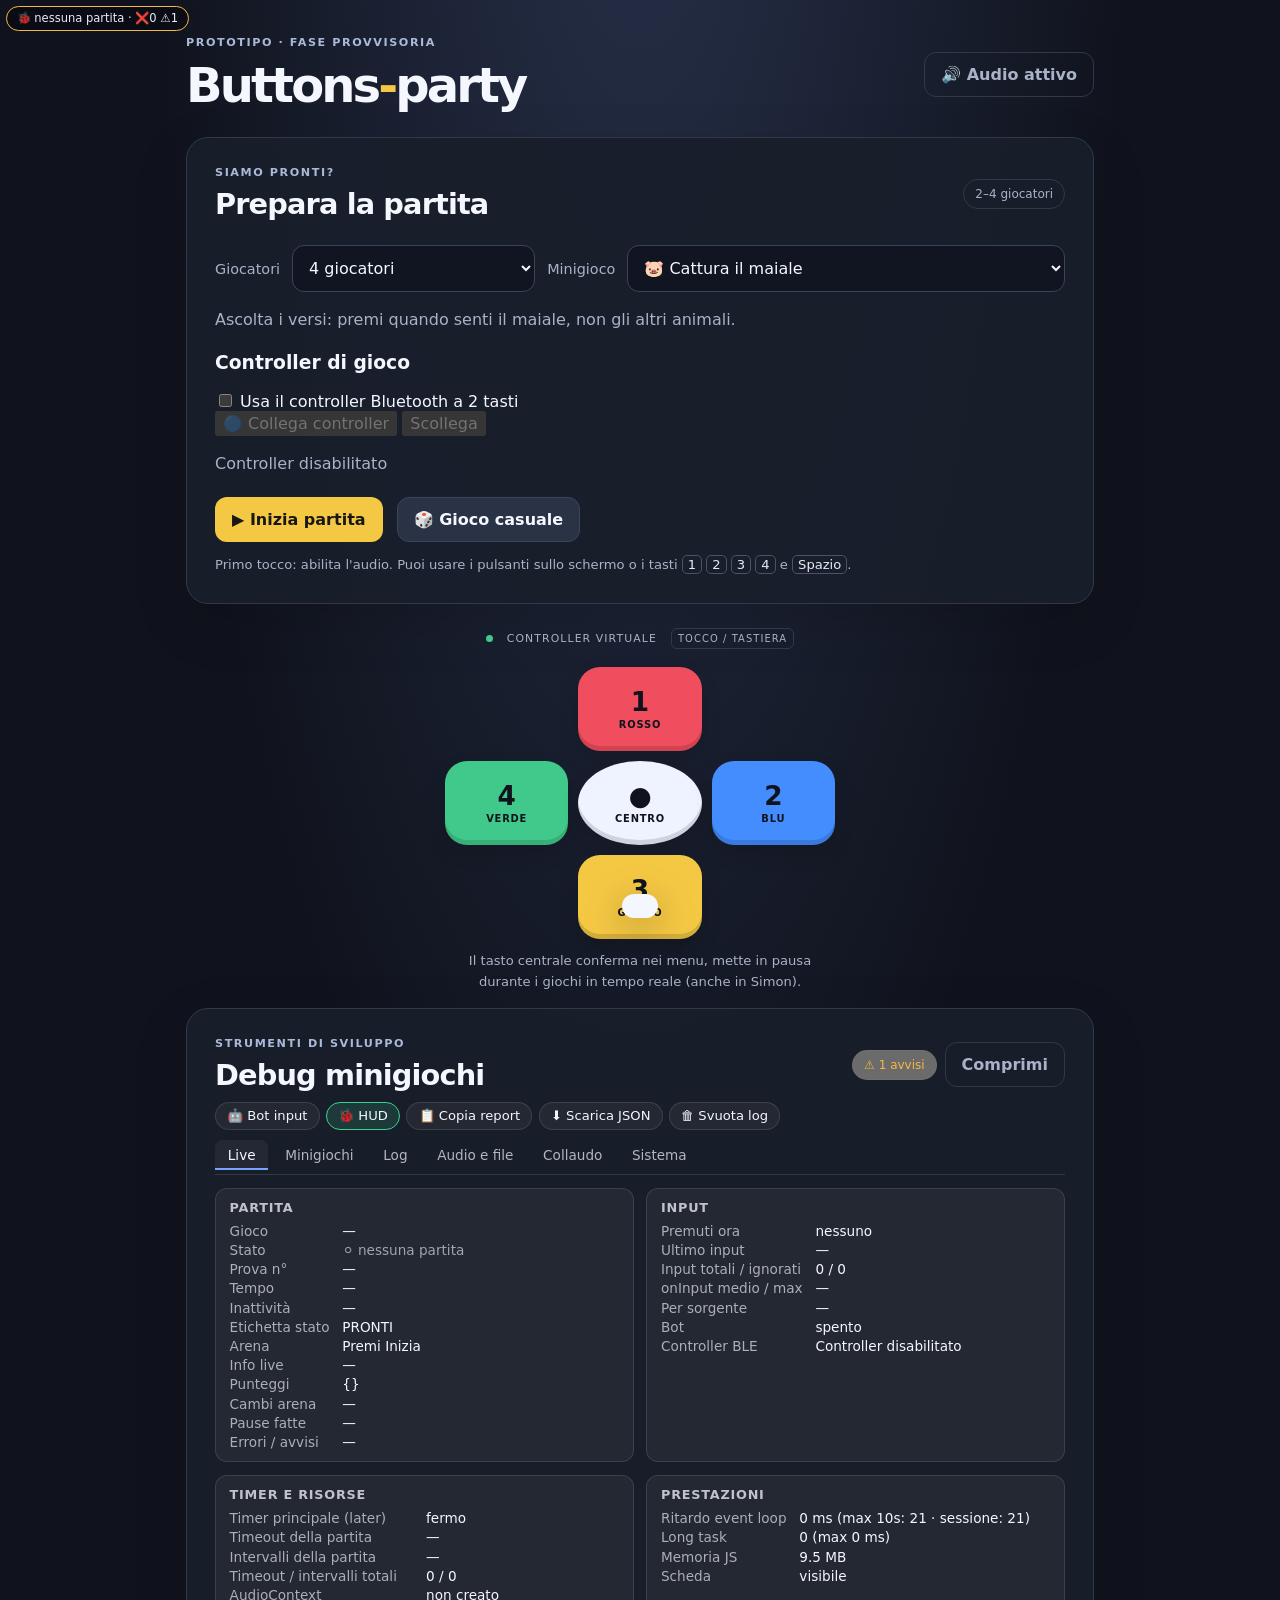
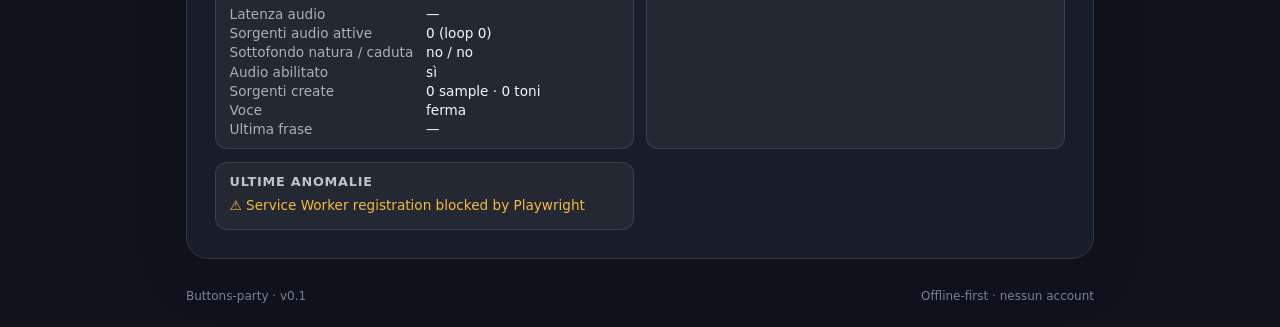
==== index.html @ 8b1934c2 "Updates" ====
<!doctype html>
<html lang="it">
<head>
  <meta charset="utf-8">
  <meta name="viewport" content="width=device-width, initial-scale=1, viewport-fit=cover">
  <meta name="theme-color" content="#10131d">
  <meta name="description" content="Buttons-party: prototipo provvisorio di minigiochi audio per 2–4 giocatori.">
  <link rel="manifest" href="./manifest.webmanifest">
  <link rel="icon" href="./assets/icon.svg" type="image/svg+xml">
  <link rel="stylesheet" href="./src/style.css">
  <link rel="stylesheet" href="./src/debug.css">
  <title>Buttons-party · prototipo</title>
</head>
<body>
  <main class="app-shell">
    <header class="topbar">
      <div><p class="eyebrow">PROTOTIPO · FASE PROVVISORIA</p><h1>Buttons<span>-</span>party</h1></div>
      <button id="sound-toggle" class="quiet-button" aria-pressed="true">🔊 Audio attivo</button>
    </header>

    <section id="setup-panel" class="panel setup-panel">
      <div class="section-heading"><div><p class="eyebrow">SIAMO PRONTI?</p><h2>Prepara la partita</h2></div><span class="pill">2–4 giocatori</span></div>
      <div class="setup-row">
        <label for="player-count">Giocatori</label>
        <select id="player-count"><option value="2">2 giocatori</option><option value="3">3 giocatori</option><option value="4" selected>4 giocatori</option></select>
        <label for="game-select">Minigioco</label>
        <select id="game-select">
          <option value="pig">🐷 Cattura il maiale</option>
          <option value="duel">🤠 Duello</option>
          <option value="parachute">🪂 Paracadutisti</option>
          <option value="disturber">📣 Disturbatore</option>
          <option value="pot">🪙 Piglia tutto</option>
          <option value="simon">🎵 Simon</option>
          <option value="mosquito">🦟 Prendi la zanzara</option>
          <option value="mine">⛏️ In miniera</option>
          <option value="freeze">🚦 Uno, due, tre, stai là!</option>
          <option value="restaurant">🍽️ Ristorante</option>
          <option value="grinder">⚙️ Mola a disco</option>
          <option value="bomb">💣 Palla esplosiva</option>
          <option value="rope">➰ Saltare la corda</option>
          <option value="tennis">🎾 Tennis</option>
          <option value="pizza">🍕 Consegna pizza</option>
          <option value="rally">🏎️ Rally</option>
          <option value="beeper">🤬 Il bippatore</option>
          <option value="beat">🥁 Tieni il tempo</option>
          <option value="thirsty">🍺 Assetato</option>
        </select>
      </div>
      <p id="game-description" class="muted">Ascolta i versi: premi quando senti il maiale, non gli altri animali.</p>
      <div class="controller-settings">
        <h3>Controller di gioco</h3>

        <label class="controller-option" for="ble-enabled">
          <input type="checkbox" id="ble-enabled">
          Usa il controller Bluetooth a 2 tasti
        </label>

        <div class="controller-actions">
          <button type="button" id="ble-connect" disabled>
            🔵 Collega controller
          </button>
          <button type="button" id="ble-disconnect" disabled>
            Scollega
          </button>
        </div>

        <p id="ble-status" class="muted" role="status">
          Controller disabilitato
        </p>
      </div>
      <div class="setup-actions"><button id="start-button" class="primary-button">▶ Inizia partita</button><button id="random-button" class="secondary-button">🎲 Gioco casuale</button></div>
      <p class="hint">Primo tocco: abilita l'audio. Puoi usare i pulsanti sullo schermo o i tasti <kbd>1</kbd> <kbd>2</kbd> <kbd>3</kbd> <kbd>4</kbd> e <kbd>Spazio</kbd>.</p>
    </section>

    <section id="game-panel" class="panel game-panel" hidden>
      <div class="game-top"><div><p id="game-status" class="eyebrow">PRONTI</p><h2 id="game-title">Minigioco</h2></div><div class="game-actions"><button id="pause-button" class="secondary-button">Ⅱ Pausa</button><button id="exit-button" class="quiet-button">✕ Esci</button></div></div>
      <div id="arena" class="arena"><div id="arena-message" class="arena-message">Premi Inizia</div><div id="live-info" class="live-info"></div></div>
      <div id="scores" class="scores"></div>
      <div id="simon-feedback" class="simon-feedback" aria-live="polite"></div>
    </section>

    <section class="controller-wrap" aria-label="Controller virtuale a cinque pulsanti">
      <div class="controller-label"><span class="live-dot"></span> CONTROLLER VIRTUALE <span id="input-source">TOCCO / TASTIERA</span></div>
      <div class="cross-controller">
        <span class="cross-spacer"></span><button class="pad pad-p1" data-button="P1" aria-label="Giocatore 1, rosso"><span class="pad-number">1</span><small>ROSSO</small></button><span class="cross-spacer"></span>
        <button class="pad pad-p4" data-button="P4" aria-label="Giocatore 4, verde"><span class="pad-number">4</span><small>VERDE</small></button>
        <button class="pad pad-c" data-button="C" aria-label="Tasto centrale, conferma o pausa"><span class="pad-number">●</span><small>CENTRO</small></button>
        <button class="pad pad-p2" data-button="P2" aria-label="Giocatore 2, blu"><span class="pad-number">2</span><small>BLU</small></button>
        <span class="cross-spacer"></span><button class="pad pad-p3" data-button="P3" aria-label="Giocatore 3, giallo"><span class="pad-number">3</span><small>GIALLO</small></button><span class="cross-spacer"></span>
      </div>
      <p class="hint controller-hint">Il tasto centrale conferma nei menu, mette in pausa durante i giochi in tempo reale (anche in Simon).</p>
    </section>

    <section id="debug-panel" class="panel debug-panel" aria-label="Pannello di debug dei minigiochi">
      <div class="section-heading debug-heading">
        <div><p class="eyebrow">STRUMENTI DI SVILUPPO</p><h2>Debug minigiochi</h2></div>
        <div class="debug-head-actions">
          <button type="button" id="debug-health" class="pill dbg-health" data-act="health" title="Mostra solo errori e avvisi">…</button>
          <button type="button" id="debug-toggle" class="quiet-button" data-act="toggle" aria-expanded="true" aria-controls="debug-body">Comprimi</button>
        </div>
      </div>
      <p id="debug-fallback" class="muted">Caricamento del debug… se questo messaggio resta, <code>src/debug.js</code> non è stato caricato.</p>
      <div id="debug-body" class="debug-body">
        <div class="debug-toolbar">
          <button type="button" data-act="bot" aria-pressed="false" title="Preme tasti a caso nel gioco in corso">🤖 Bot input</button>
          <button type="button" data-act="hud" aria-pressed="true" title="Mostra o nasconde l'indicatore in alto a sinistra">🐞 HUD</button>
          <button type="button" data-act="copy" title="Copia un riepilogo testuale da incollare in una chat o in una issue">📋 Copia report</button>
          <button type="button" data-act="json">⬇ Scarica JSON</button>
          <button type="button" data-act="clear">🗑 Svuota log</button>
        </div>
        <div class="debug-tabs" role="tablist" aria-label="Sezioni del debug">
          <button type="button" role="tab" data-tab="live" aria-selected="true">Live</button>
          <button type="button" role="tab" data-tab="games" aria-selected="false">Minigiochi</button>
          <button type="button" role="tab" data-tab="log" aria-selected="false">Log</button>
          <button type="button" role="tab" data-tab="audio" aria-selected="false">Audio e file</button>
          <button type="button" role="tab" data-tab="collaudo" aria-selected="false">Collaudo</button>
          <button type="button" role="tab" data-tab="system" aria-selected="false">Sistema</button>
        </div>
        <div class="debug-views">
          <div id="debug-view-live" data-view="live" role="tabpanel"></div>
          <div id="debug-view-games" data-view="games" role="tabpanel" hidden></div>
          <div id="debug-view-log" data-view="log" role="tabpanel" hidden></div>
          <div id="debug-view-audio" data-view="audio" role="tabpanel" hidden></div>
          <div id="debug-view-collaudo" data-view="collaudo" role="tabpanel" hidden></div>
          <div id="debug-view-system" data-view="system" role="tabpanel" hidden></div>
        </div>
      </div>
    </section>
    <footer><span>Buttons-party · v0.1</span><span>Offline-first · nessun account</span></footer>
  </main>
  <div id="toast" class="toast" role="status" aria-live="polite"></div>
  <script src="./src/debug.js"></script>
  <script src="./src/controller-ble.js"></script>
  <script src="./src/app.js"></script>
</body>
</html>
---- src/style.css ----
:root{color-scheme:dark;--bg:#10131d;--panel:#191e2b;--line:#30384a;--text:#f5f7ff;--muted:#a9b2c7;--red:#f04e5e;--blue:#438dff;--yellow:#f5c844;--green:#40c98a;--white:#eef3ff}*{box-sizing:border-box}body{margin:0;background:radial-gradient(ellipse at 50% -20%,#28324c 0,transparent 55%),var(--bg);color:var(--text);font-family:ui-sans-serif,system-ui,-apple-system,BlinkMacSystemFont,"Segoe UI",sans-serif;min-height:100vh}button,select{font:inherit}button{cursor:pointer;touch-action:manipulation}.app-shell{max-width:980px;margin:auto;padding:clamp(16px,4vw,36px);padding-bottom:24px}.topbar,.section-heading,.game-top,.setup-actions,.game-actions,.controller-label,footer{display:flex;align-items:center;justify-content:space-between;gap:14px}.topbar{margin-bottom:24px}h1{font-size:clamp(2rem,5vw,3rem);letter-spacing:-.06em;margin:0;font-weight:850}h1 span{color:var(--yellow)}h2{font-size:clamp(1.35rem,3vw,1.8rem);margin:0;letter-spacing:-.03em}.eyebrow{font-size:.7rem;letter-spacing:.14em;font-weight:800;color:#aab9d8;margin:0 0 8px}.panel{background:rgba(25,30,43,.94);border:1px solid var(--line);border-radius:22px;padding:clamp(18px,3vw,28px);box-shadow:0 18px 55px #0002}.setup-row{display:grid;grid-template-columns:auto minmax(120px,1fr) auto minmax(190px,1.8fr);gap:12px;align-items:center;margin:24px 0 12px}.setup-row label{font-size:.9rem;color:var(--muted)}select{width:100%;background:#101521;border:1px solid #3a455b;color:var(--text);border-radius:12px;padding:12px;min-width:0}.pill{font-size:.75rem;border:1px solid var(--line);border-radius:100px;padding:7px 11px;color:var(--muted);white-space:nowrap}.muted,.hint{color:var(--muted);line-height:1.55}.hint{font-size:.82rem;margin-bottom:0}.setup-actions{justify-content:flex-start;margin-top:20px}.primary-button,.secondary-button,.quiet-button{border:1px solid transparent;border-radius:12px;padding:12px 16px;font-weight:750}.primary-button{background:var(--yellow);color:#191716}.secondary-button{background:#2a3245;border-color:#3a455b;color:var(--text)}.quiet-button{background:transparent;border-color:var(--line);color:var(--muted)}button:focus-visible,select:focus-visible{outline:3px solid white;outline-offset:3px}.game-panel{margin-top:18px}.game-top{align-items:flex-start}.game-actions{flex-wrap:wrap;justify-content:flex-end}.arena{margin-top:20px;min-height:140px;background:#101521;border:1px solid var(--line);border-radius:18px;padding:22px;display:flex;flex-direction:column;align-items:center;justify-content:center;text-align:center;gap:12px}.arena-message{font-size:clamp(1.2rem,4vw,2rem);font-weight:800}.live-info{font-size:1rem;color:var(--muted);font-variant-numeric:tabular-nums}.arena.signal{background:#173a2e;border-color:var(--green)}.arena.danger{background:#421d2b;border-color:var(--red)}.scores{display:grid;grid-template-columns:repeat(4,minmax(0,1fr));gap:10px;margin-top:14px}.score-card{background:#222a3a;border:1px solid var(--line);padding:12px;border-radius:14px;min-width:0}.score-card .score-name{font-size:.78rem;color:var(--muted)}.score-card .score-value{font-size:1.55rem;font-weight:850;margin-top:4px}.score-card.p1{border-color:#f04e5e66}.score-card.p2{border-color:#438dff66}.score-card.p3{border-color:#f5c84466}.score-card.p4{border-color:#40c98a66}.simon-feedback{min-height:22px;margin-top:12px;text-align:center;color:var(--muted)}.controller-wrap{margin:24px auto 0;max-width:500px}.controller-label{font-size:.68rem;letter-spacing:.1em;color:var(--muted);justify-content:center;flex-wrap:wrap}.controller-label span:last-child{font-size:.62rem;border:1px solid var(--line);border-radius:6px;padding:4px 6px}.live-dot{width:7px;height:7px;background:var(--green);border-radius:50%;display:inline-block}.cross-controller{display:grid;grid-template-columns:repeat(3,minmax(0,1fr));grid-template-rows:repeat(3, minmax(84px,1fr));gap:10px;margin:18px auto 0;max-width:390px}.pad{border:0;border-radius:22px;min-height:84px;color:#10131d;display:flex;flex-direction:column;align-items:center;justify-content:center;gap:4px;box-shadow:inset 0 -5px 0 #0002,0 8px 20px #0002;transition:transform .08s,filter .08s;user-select:none;-webkit-user-select:none}.pad:active,.pad.pressed{transform:scale(.94);filter:brightness(1.2)}.pad-number{font-size:1.65rem;font-weight:900;line-height:1}.pad small{font-size:.62rem;font-weight:900;letter-spacing:.08em}.pad-p1{grid-column:2;grid-row:1;background:var(--red)}.pad-p2{grid-column:3;grid-row:2;background:var(--blue)}.pad-p3{grid-column:2;grid-row:3;background:var(--yellow)}.pad-p4{grid-column:1;grid-row:2;background:var(--green)}.pad-c{grid-column:2;grid-row:2;background:var(--white);border-radius:50%;min-height:84px}.cross-spacer{display:none}.controller-hint{text-align:center;max-width:390px;margin:12px auto 0}footer{margin-top:30px;font-size:.75rem;color:#778198}kbd{font-family:inherit;border:1px solid #49546a;border-radius:5px;padding:1px 5px;color:#e7ebf5}.toast{position:fixed;bottom:18px;left:50%;transform:translate(-50%,150%);background:#f5f7ff;color:#10131d;padding:12px 18px;border-radius:12px;font-weight:700;box-shadow:0 10px 40px #0005;transition:transform .2s;z-index:5;max-width:90vw;text-align:center}.toast.show{transform:translate(-50%,0)}[hidden]{display:none!important}@media(max-width:680px){.setup-row{grid-template-columns:1fr 1.5fr}.setup-row label:nth-of-type(2){grid-column:1}.setup-actions{display:grid;grid-template-columns:1fr 1fr}.setup-actions button{padding:12px 8px}.section-heading{align-items:flex-start}.game-top{flex-direction:column}.game-actions{width:100%;justify-content:flex-start}.scores{grid-template-columns:repeat(2,minmax(0,1fr))}.cross-controller{gap:8px;grid-template-rows:repeat(3,minmax(76px,1fr))}.pad{min-height:76px;border-radius:18px}.pad-c{border-radius:50%}footer{gap:8px;flex-wrap:wrap}}
---- src/debug.css ----
/* Buttons-party · pannello di debug
   Stili autonomi: non dipendono dalle variabili di style.css. */

.debug-panel {
  --dbg-ok: #3ecf8e;
  --dbg-warn: #f5b942;
  --dbg-err: #ff6b6b;
  --dbg-info: #7aa2ff;
  --dbg-line: rgba(127, 127, 127, .28);
  --dbg-soft: rgba(127, 127, 127, .12);
  margin-top: 1rem;
}

.debug-panel [hidden] { display: none !important; }

.debug-head-actions { display: flex; gap: .5rem; align-items: center; flex-wrap: wrap; }

.dbg-health { cursor: pointer; border: 1px solid var(--dbg-line); }
.dbg-health.ok { color: var(--dbg-ok); }
.dbg-health.warn { color: var(--dbg-warn); }
.dbg-health.err { color: var(--dbg-err); }

.debug-toolbar {
  display: flex; flex-wrap: wrap; gap: .4rem; align-items: center;
  margin: .6rem 0;
}
.debug-toolbar button,
.debug-panel .dbg-btn {
  font: inherit; font-size: .82rem; color: inherit; cursor: pointer;
  padding: .35rem .7rem; border-radius: 999px;
  border: 1px solid var(--dbg-line); background: var(--dbg-soft);
}
.debug-toolbar button:hover,
.debug-panel .dbg-btn:hover { border-color: var(--dbg-info); }
.debug-panel .dbg-btn[disabled] { opacity: .45; cursor: default; }
.debug-panel .dbg-btn.primary { border-color: var(--dbg-info); background: rgba(122, 162, 255, .18); }
.debug-toolbar button[aria-pressed="true"] { border-color: var(--dbg-ok); background: rgba(62, 207, 142, .16); }
.debug-toolbar label { font-size: .82rem; display: inline-flex; gap: .3rem; align-items: center; }

.debug-tabs {
  display: flex; gap: .25rem; overflow-x: auto; padding-bottom: .25rem;
  border-bottom: 1px solid var(--dbg-line);
}
.debug-tabs button {
  font: inherit; font-size: .85rem; color: inherit; cursor: pointer; white-space: nowrap;
  padding: .45rem .8rem; border: 0; border-radius: .5rem .5rem 0 0;
  background: transparent; opacity: .7;
}
.debug-tabs button[aria-selected="true"] {
  opacity: 1; background: var(--dbg-soft); box-shadow: inset 0 -2px 0 var(--dbg-info);
}

.debug-views { margin-top: .8rem; }

.dbg-grid { display: grid; gap: .8rem; grid-template-columns: repeat(auto-fit, minmax(290px, 1fr)); }
.dbg-card {
  border: 1px solid var(--dbg-line); border-radius: .75rem;
  padding: .7rem .85rem; background: var(--dbg-soft); min-width: 0;
}
.dbg-card h4 { margin: 0 0 .5rem; font-size: .8rem; letter-spacing: .06em; text-transform: uppercase; opacity: .75; }
.dbg-card p { margin: .3rem 0; font-size: .85rem; }

.dbg-kv { display: grid; grid-template-columns: max-content 1fr; gap: .2rem .8rem; margin: 0; font-size: .85rem; }
.dbg-kv dt { opacity: .65; }
.dbg-kv dd { margin: 0; overflow-wrap: anywhere; font-variant-numeric: tabular-nums; }

.dbg-ok { color: var(--dbg-ok); }
.dbg-warn { color: var(--dbg-warn); }
.dbg-err { color: var(--dbg-err); }
.dbg-info { color: var(--dbg-info); }
.dbg-muted { opacity: .6; }

.dbg-scroll { overflow-x: auto; }
.dbg-table { border-collapse: collapse; width: 100%; font-size: .82rem; }
.dbg-table th, .dbg-table td {
  text-align: left; padding: .35rem .5rem; border-bottom: 1px solid var(--dbg-line);
  white-space: nowrap; font-variant-numeric: tabular-nums;
}
.dbg-table th { font-size: .72rem; text-transform: uppercase; letter-spacing: .05em; opacity: .7; }
.dbg-table td.num, .dbg-table th.num { text-align: right; }
.dbg-table tr.bad td { background: rgba(255, 107, 107, .07); }
.dbg-table tr.meh td { background: rgba(245, 185, 66, .06); }

.dbg-log-toolbar { display: flex; flex-wrap: wrap; gap: .4rem; align-items: center; margin-bottom: .5rem; font-size: .82rem; }
.dbg-log-toolbar input[type="search"] {
  font: inherit; font-size: .82rem; padding: .3rem .6rem; border-radius: 999px;
  border: 1px solid var(--dbg-line); background: transparent; color: inherit; min-width: 9rem;
}
.dbg-chip {
  font: inherit; font-size: .75rem; color: inherit; cursor: pointer;
  padding: .2rem .55rem; border-radius: 999px; border: 1px solid var(--dbg-line); background: transparent;
}
.dbg-chip[aria-pressed="true"] { background: rgba(122, 162, 255, .2); border-color: var(--dbg-info); }

.dbg-log {
  height: min(60vh, 28rem); overflow: auto; border: 1px solid var(--dbg-line); border-radius: .6rem;
  padding: .4rem .55rem; background: rgba(0, 0, 0, .25);
  font: .76rem/1.45 ui-monospace, SFMono-Regular, Menlo, Consolas, monospace;
}
.dbg-line { display: flex; gap: .55rem; padding: .08rem 0; border-bottom: 1px dotted rgba(127, 127, 127, .15); }
.dbg-line .t { flex: none; opacity: .55; min-width: 7.2em; }
.dbg-line .c { flex: none; min-width: 5.6em; text-transform: uppercase; font-size: .68rem; opacity: .7; padding-top: .1em; }
.dbg-line .m { min-width: 0; overflow-wrap: anywhere; }
.dbg-line .d { opacity: .5; }
.dbg-line.error .m { color: var(--dbg-err); }
.dbg-line.warn .m { color: var(--dbg-warn); }
.dbg-line.ok .m { color: var(--dbg-ok); }
.dbg-line .n { color: var(--dbg-info); }

.dbg-form { display: grid; gap: .6rem; grid-template-columns: repeat(auto-fit, minmax(200px, 1fr)); margin: .6rem 0; font-size: .85rem; }
.dbg-form label { display: flex; flex-direction: column; gap: .2rem; }
.dbg-form label.inline { flex-direction: row; align-items: center; gap: .4rem; }
.dbg-form select, .dbg-form input[type="number"] {
  font: inherit; padding: .3rem .5rem; border-radius: .4rem;
  border: 1px solid var(--dbg-line); background: transparent; color: inherit;
}
.dbg-checks { display: grid; grid-template-columns: repeat(auto-fill, minmax(190px, 1fr)); gap: .2rem .8rem; margin: .5rem 0; font-size: .82rem; }
.dbg-row { display: flex; flex-wrap: wrap; gap: .5rem; margin: .6rem 0; }

.dbg-bar { height: .5rem; border-radius: 999px; background: var(--dbg-soft); overflow: hidden; margin: .4rem 0; }
.dbg-bar > span { display: block; height: 100%; background: var(--dbg-info); transition: width .25s; }

.dbg-pre {
  margin: .4rem 0 0; padding: .5rem; border-radius: .5rem; background: rgba(0, 0, 0, .25);
  font: .75rem/1.4 ui-monospace, SFMono-Regular, Menlo, Consolas, monospace;
  white-space: pre-wrap; overflow-wrap: anywhere; max-height: 12rem; overflow: auto;
}

/* HUD flottante: non intercetta mai i tocchi */
#debug-hud {
  position: fixed; z-index: 50; pointer-events: none;
  top: max(6px, env(safe-area-inset-top)); left: max(6px, env(safe-area-inset-left));
  padding: .25rem .6rem; border-radius: 999px; font-size: .72rem; line-height: 1.3;
  background: rgba(10, 12, 20, .82); color: #e8ecf8; border: 1px solid rgba(127, 127, 127, .4);
  font-variant-numeric: tabular-nums; max-width: 90vw; white-space: nowrap; overflow: hidden; text-overflow: ellipsis;
}
#debug-hud.warn { border-color: var(--dbg-warn, #f5b942); }
#debug-hud.err { border-color: var(--dbg-err, #ff6b6b); }
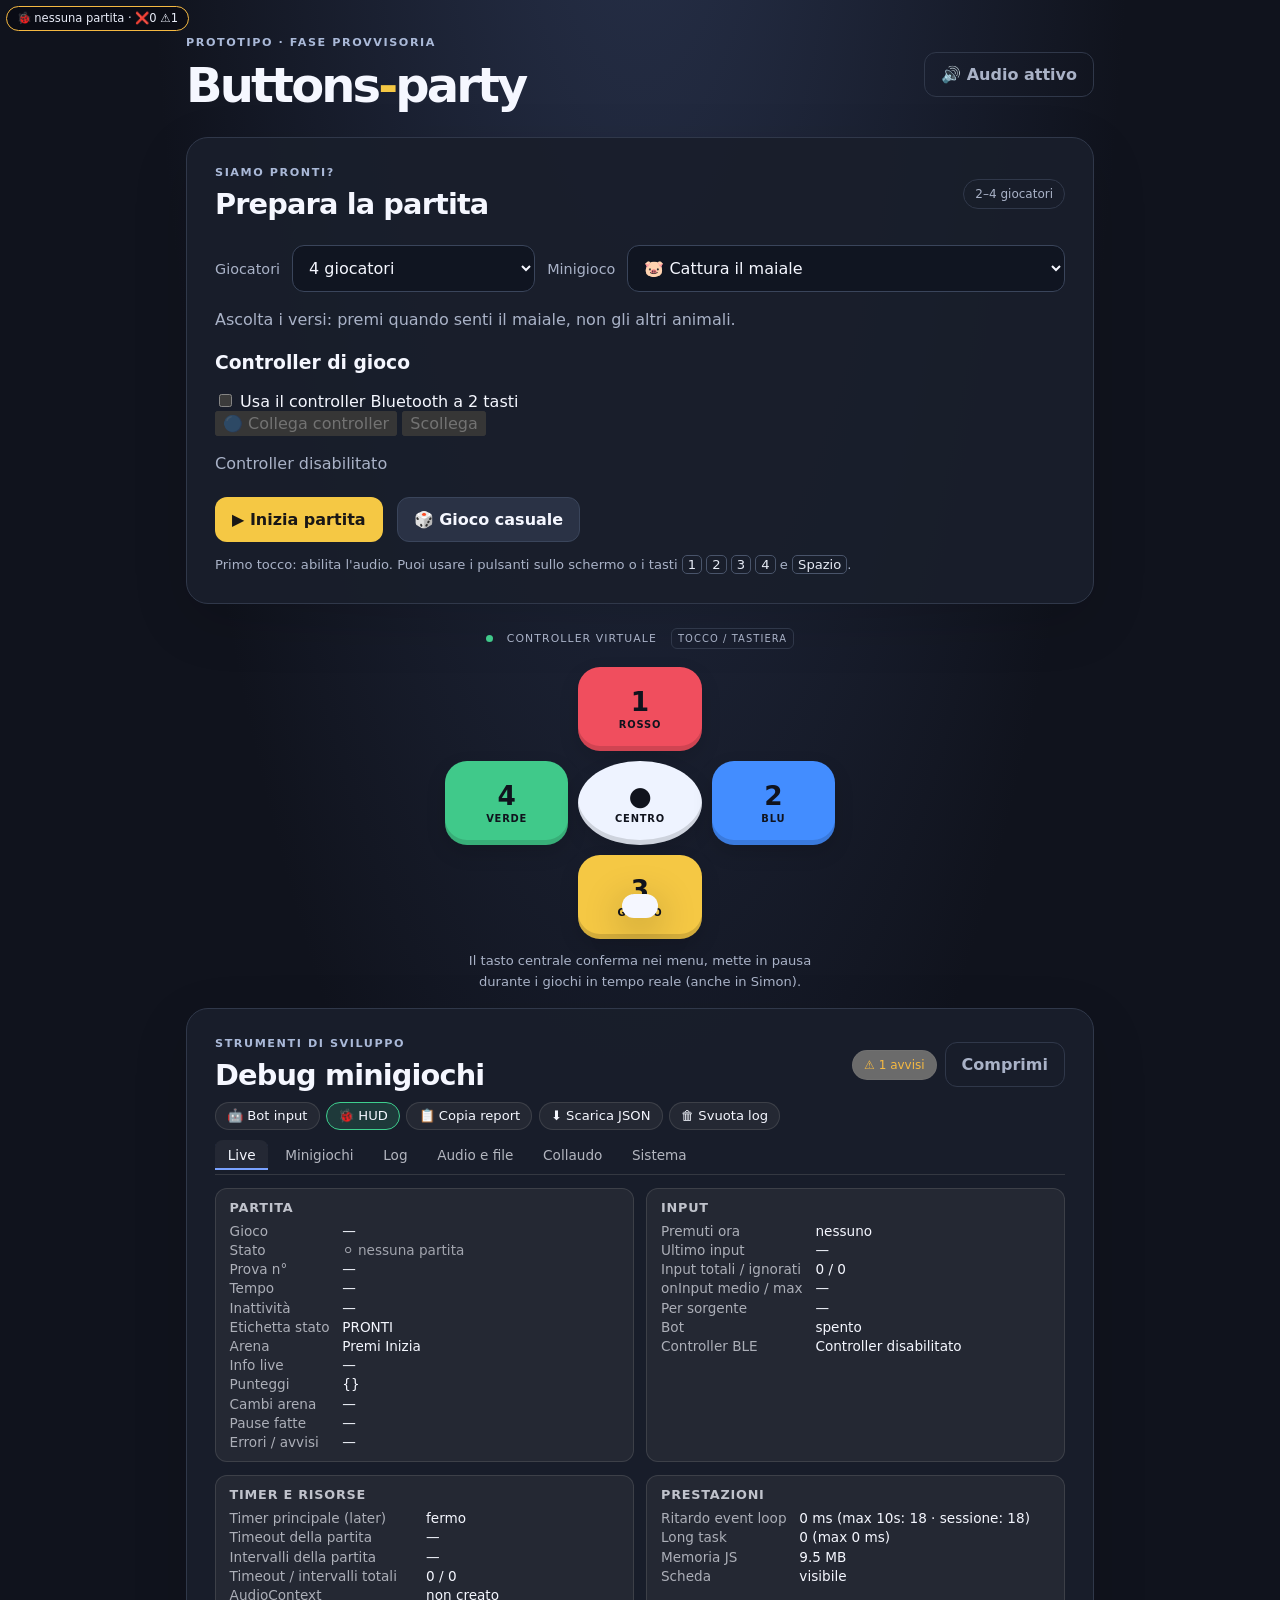
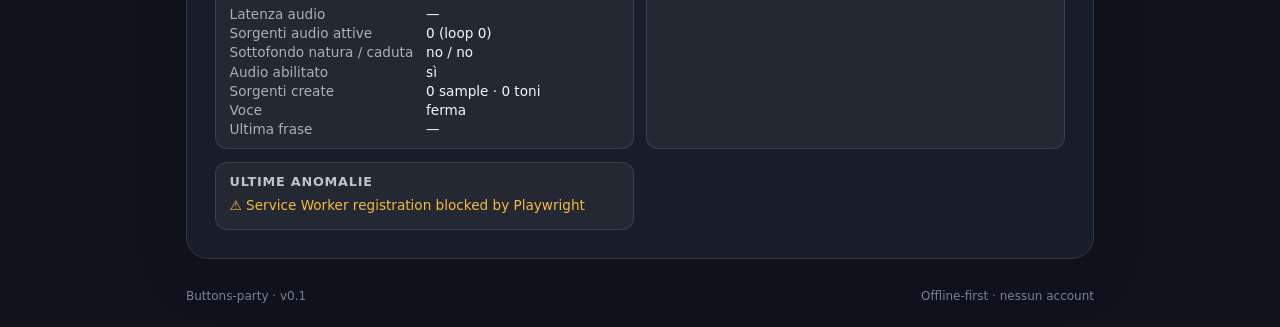
==== commit d25e408a: "feat(app): add new game modes and update game options in selection menu - Introduce new game modes: " ====
--- a/index.html
+++ b/index.html
@@ -44,6 +44,10 @@
           <option value="beeper">🤬 Il bippatore</option>
           <option value="beat">🥁 Tieni il tempo</option>
           <option value="thirsty">🍺 Assetato</option>
+          <option value="tug">🤼 Tiro alla fune</option>
+          <option value="bounty">🎯 Taglia</option>
+          <option value="copyrhythm">🥁 Copia il ritmo</option>
+          <option value="horse">🐎 Cavallino</option>
         </select>
       </div>
       <p id="game-description" class="muted">Ascolta i versi: premi quando senti il maiale, non gli altri animali.</p>
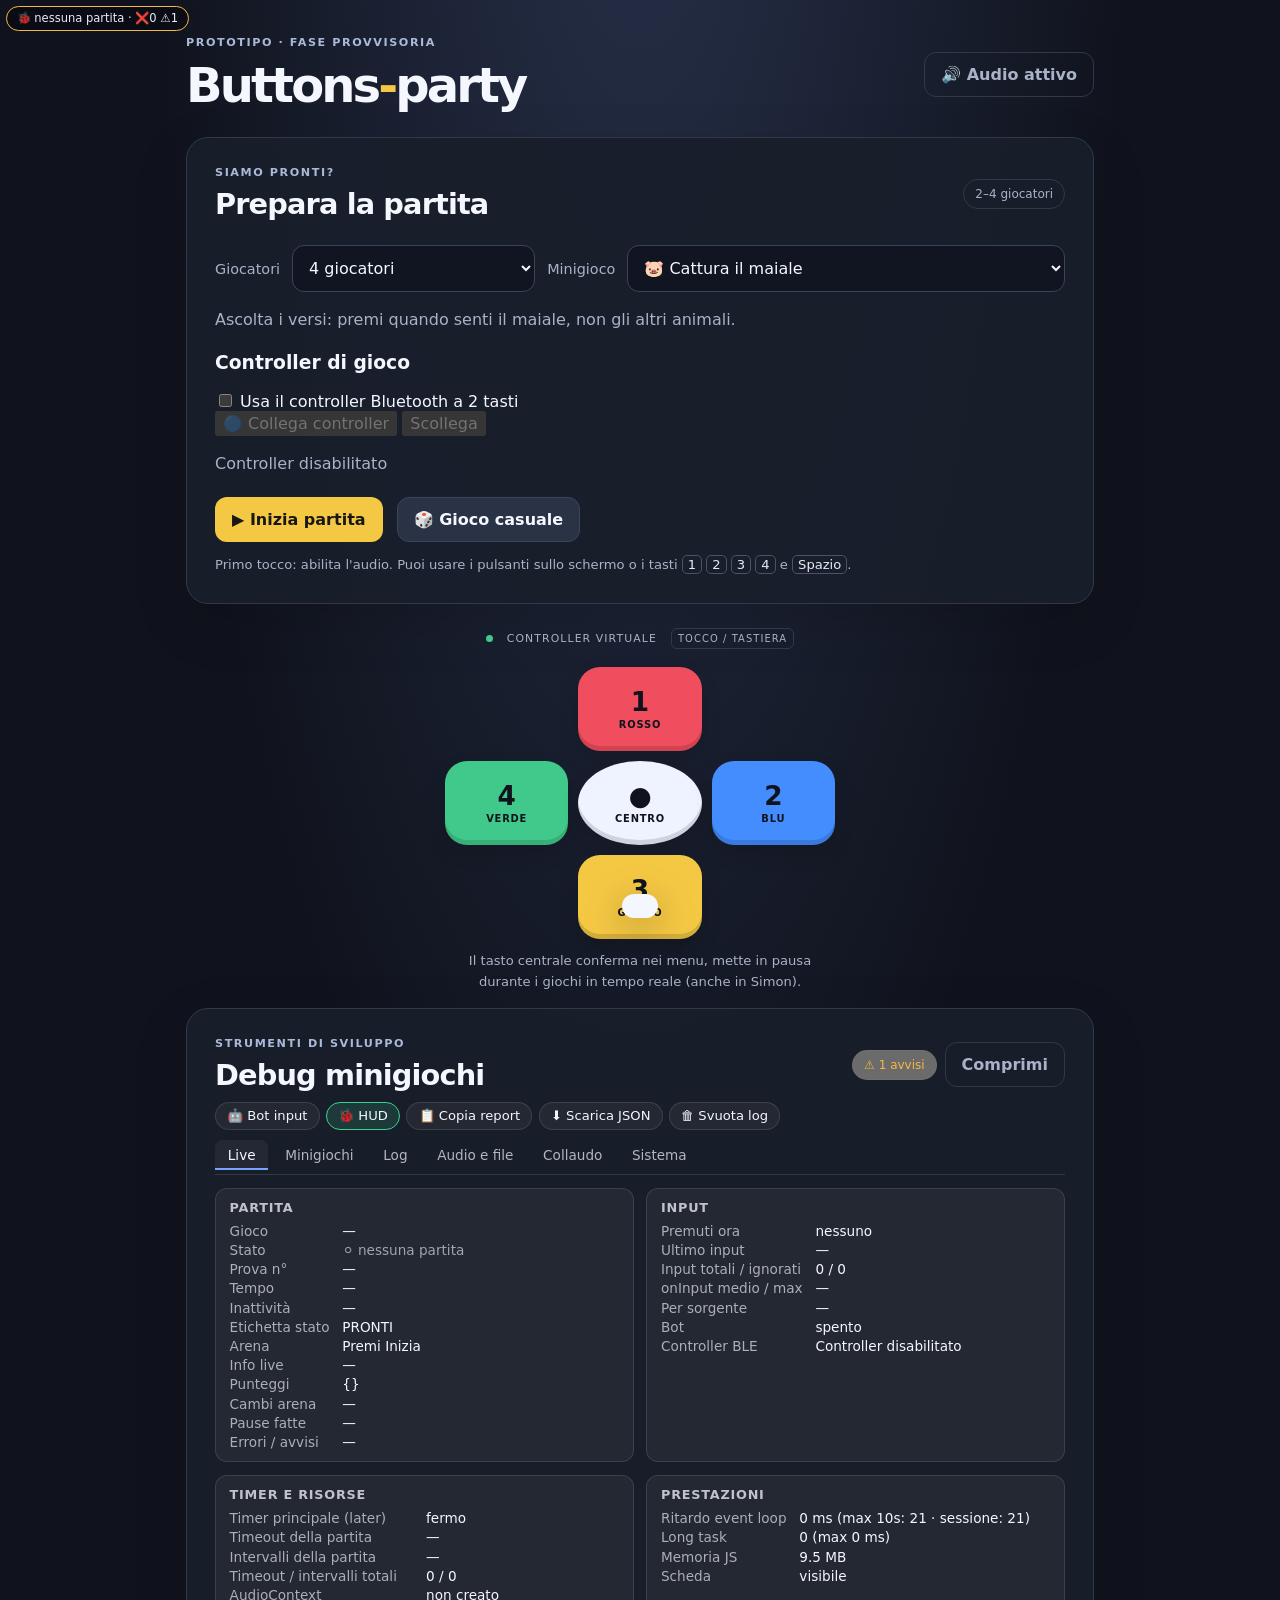
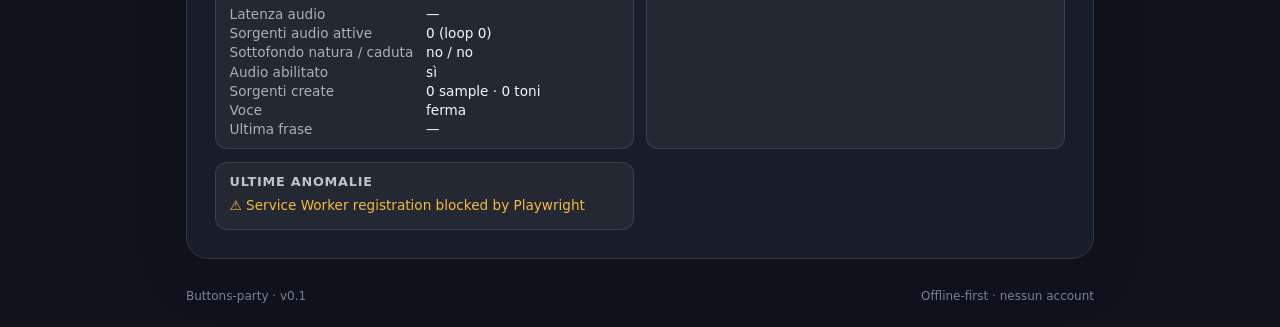
==== commit 1a4178b2: "feat(index): update pizza delivery option to sushi in selection menu" ====
--- a/index.html
+++ b/index.html
@@ -39,7 +39,7 @@
           <option value="bomb">💣 Palla esplosiva</option>
           <option value="rope">➰ Saltare la corda</option>
           <option value="tennis">🎾 Tennis</option>
-          <option value="pizza">🍕 Consegna pizza</option>
+          <option value="sushi">🍣 Consegna sushi</option>
           <option value="rally">🏎️ Rally</option>
           <option value="beeper">🤬 Il bippatore</option>
           <option value="beat">🥁 Tieni il tempo</option>
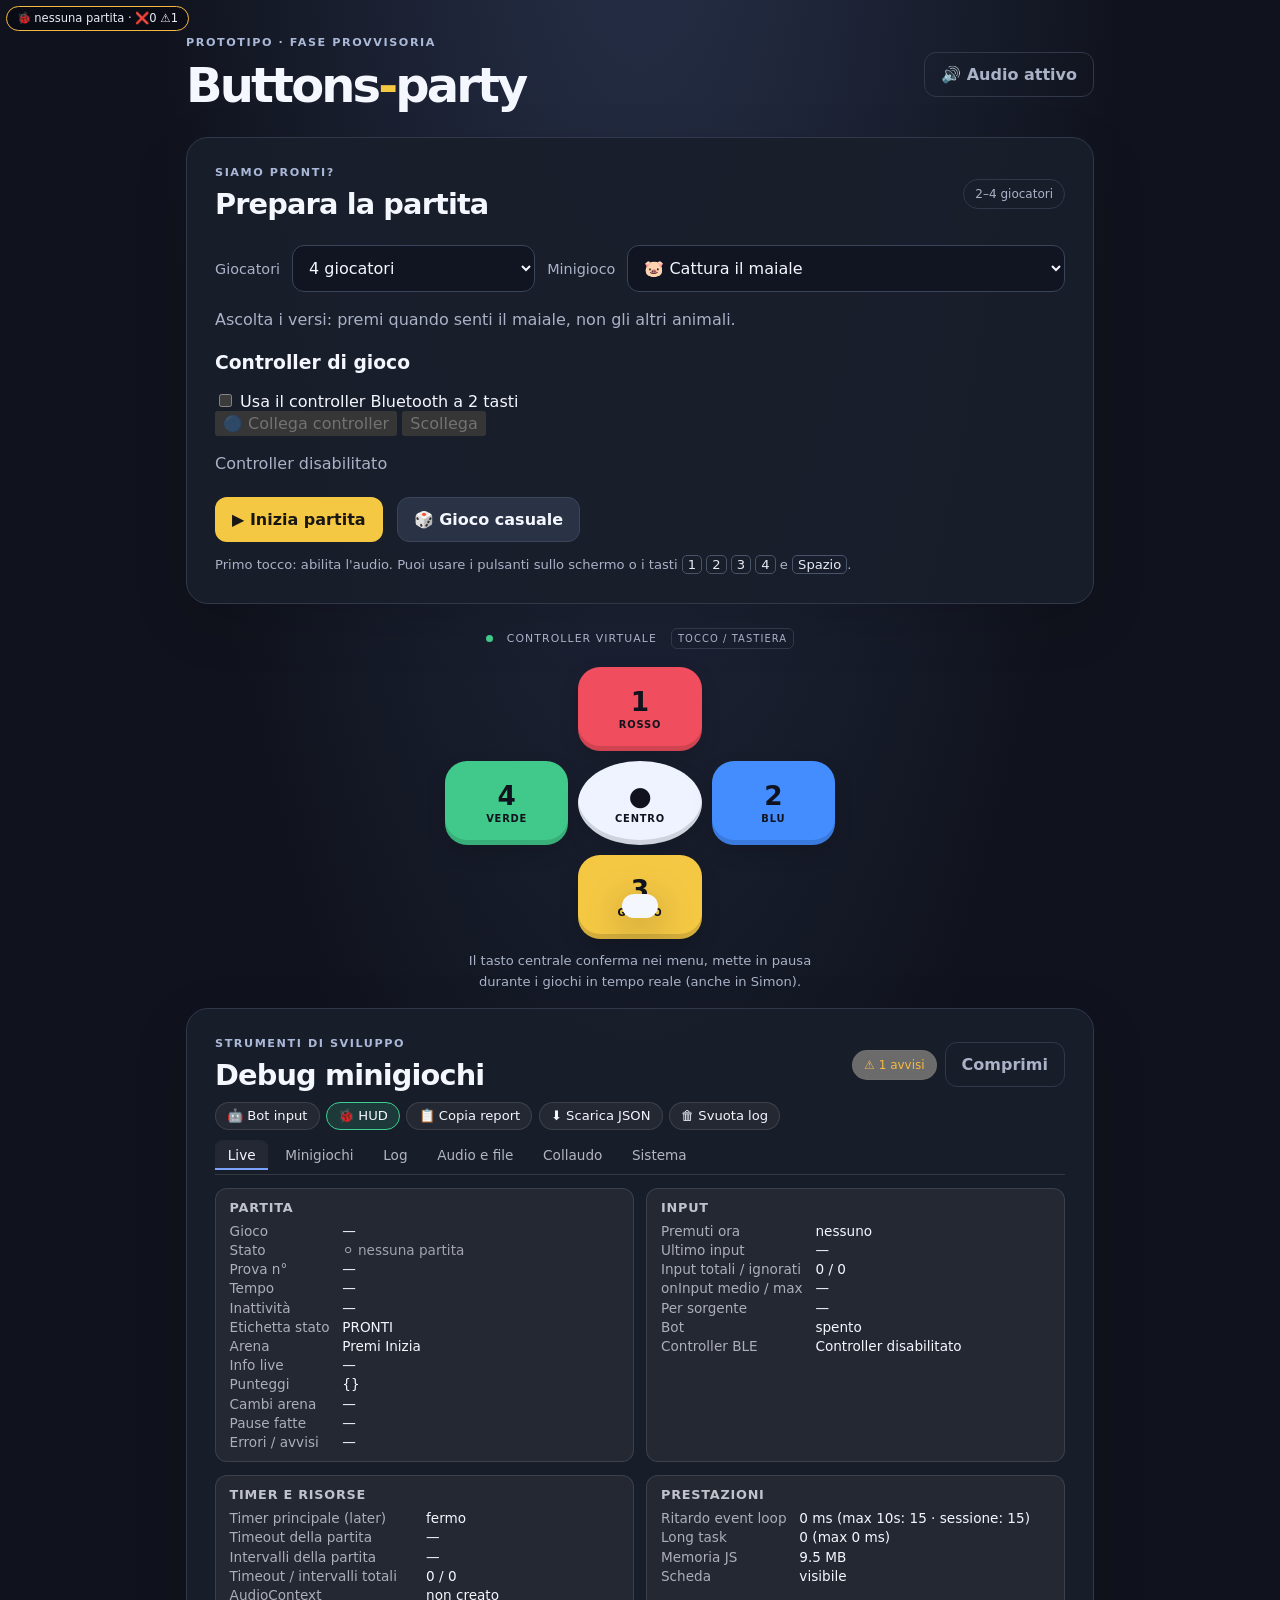
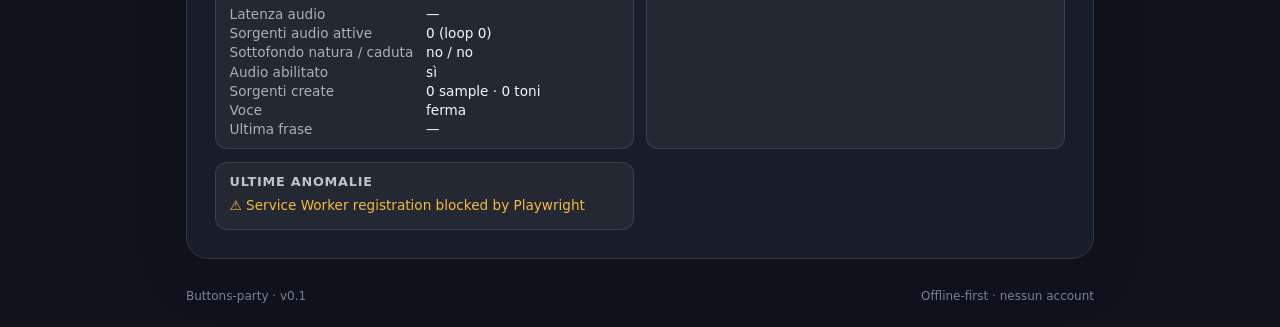
==== commit 1feb027a: "feat(app): enhance speech synthesis with dedicated narrator and restaurant voices - Introduce cachin" ====
--- a/index.html
+++ b/index.html
@@ -39,7 +39,7 @@
           <option value="bomb">💣 Palla esplosiva</option>
           <option value="rope">➰ Saltare la corda</option>
           <option value="tennis">🎾 Tennis</option>
-          <option value="sushi">🍣 Consegna sushi</option>
+          <option value="tapas">🍣Consegna tapas</option>
           <option value="rally">🏎️ Rally</option>
           <option value="beeper">🤬 Il bippatore</option>
           <option value="beat">🥁 Tieni il tempo</option>
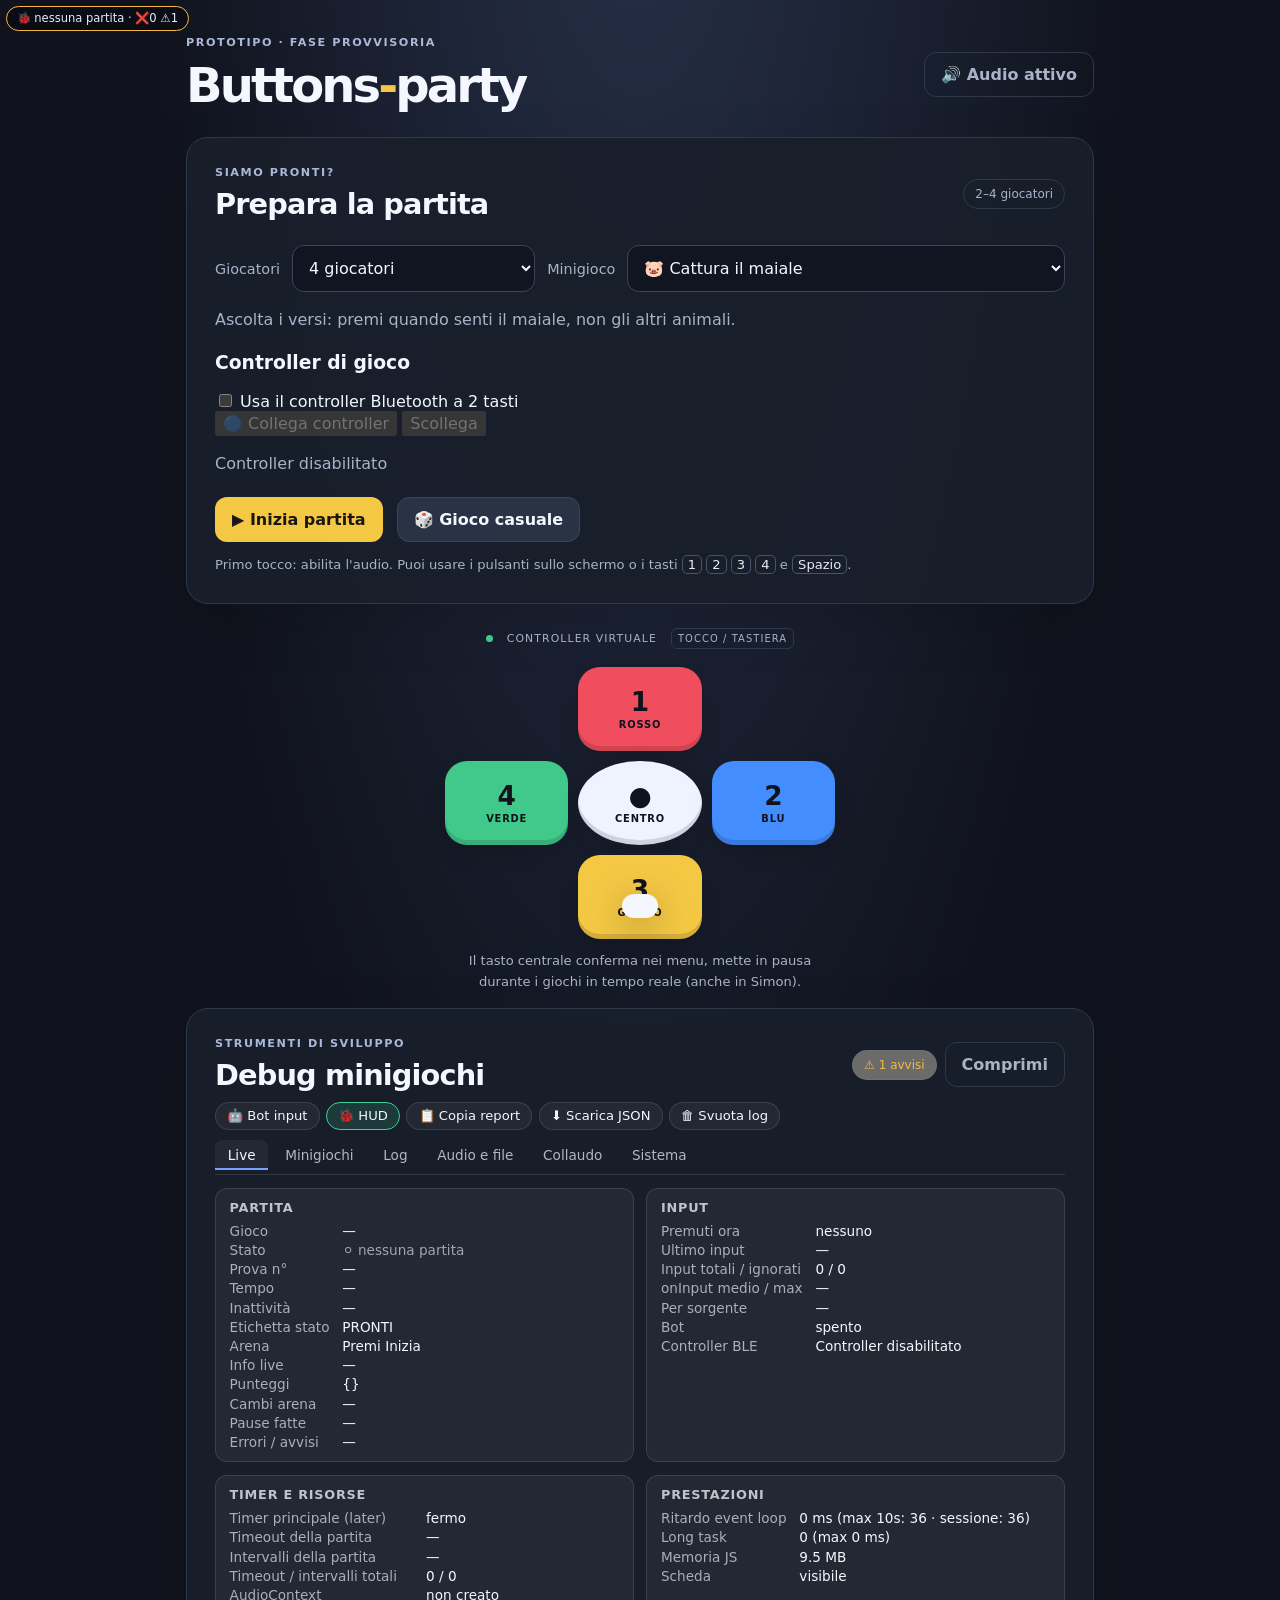
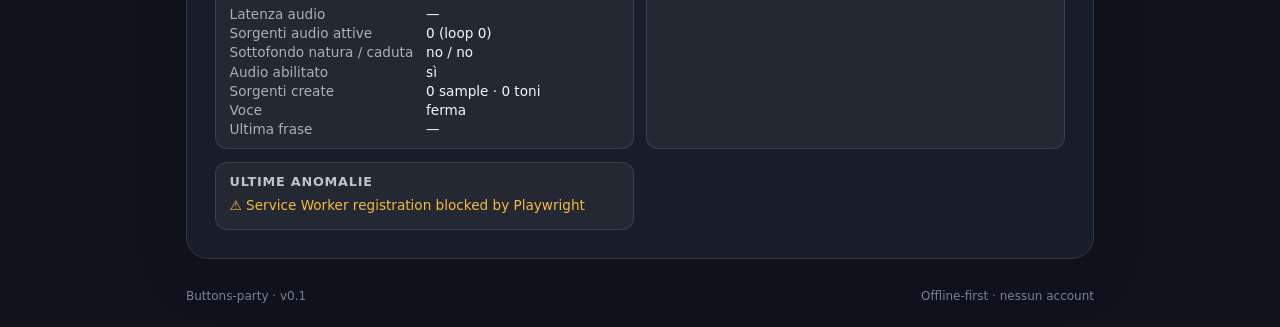
==== commit 65f0aff2: "feat(app): add new game modes for "A lezione" and "Chi bussa alla porta"" ====
--- a/index.html
+++ b/index.html
@@ -34,6 +34,8 @@
           <option value="mosquito">🦟 Prendi la zanzara</option>
           <option value="mine">⛏️ In miniera</option>
           <option value="freeze">🚦 Uno, due, tre, stai là!</option>
+          <option value="lesson">📚 A lezione</option>
+          <option value="door">🚪 Chi bussa alla porta</option>
           <option value="restaurant">🍽️ Ristorante</option>
           <option value="grinder">⚙️ Mola a disco</option>
           <option value="bomb">💣 Palla esplosiva</option>
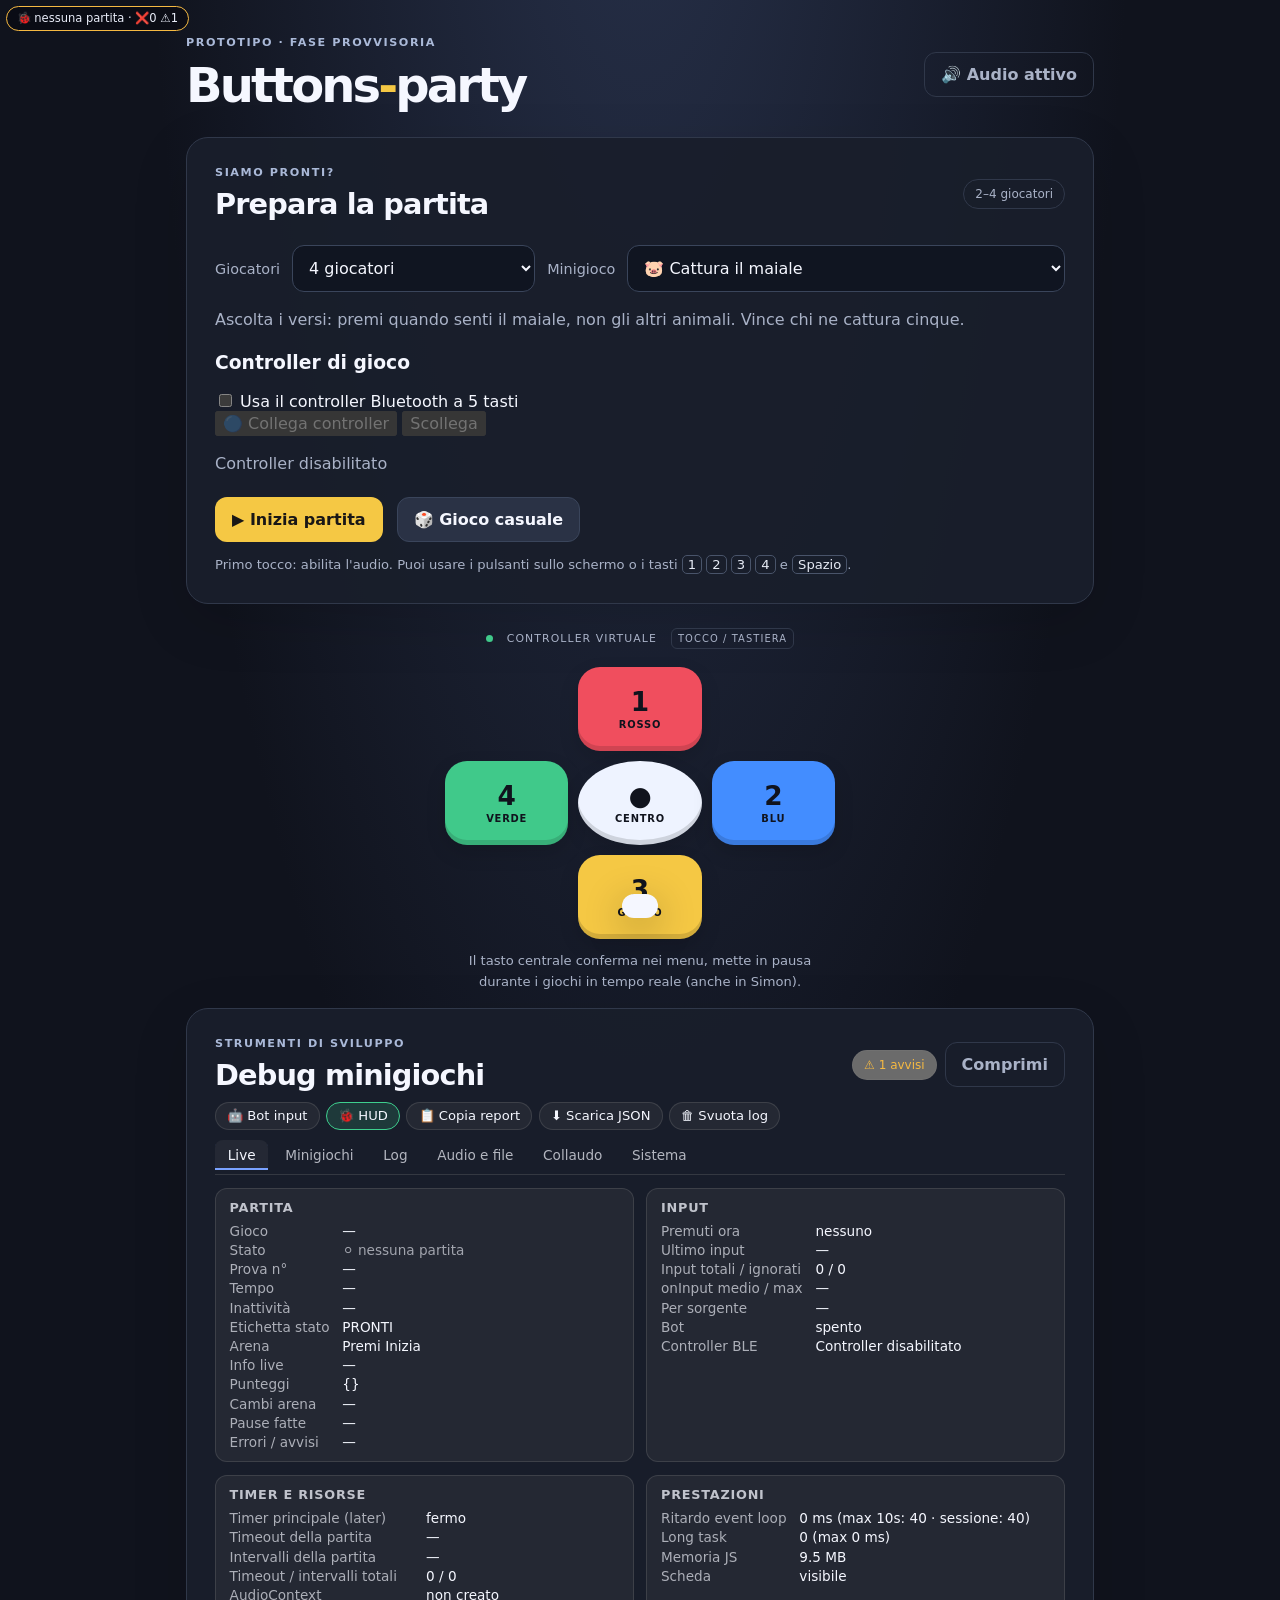
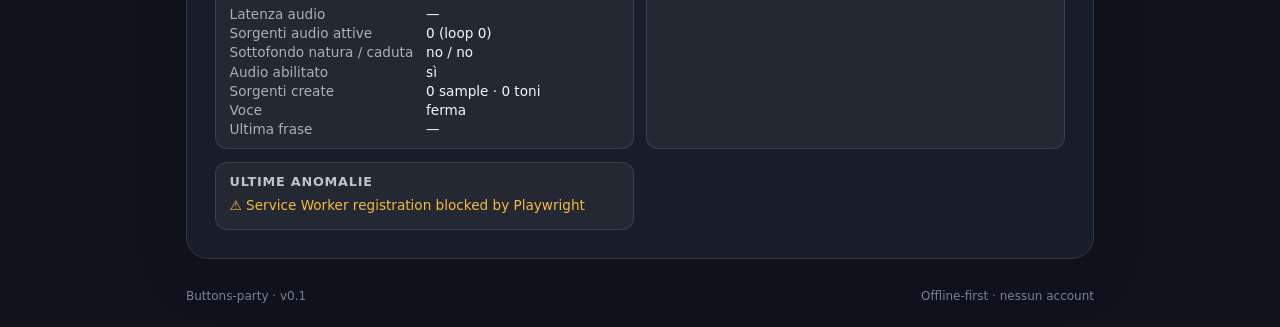
==== commit 3fca15a8: "feat(app): enhance audio feedback with new insect sounds and gameplay mechanics - Add distinct sound" ====
--- a/index.html
+++ b/index.html
@@ -58,7 +58,7 @@
 
         <label class="controller-option" for="ble-enabled">
           <input type="checkbox" id="ble-enabled">
-          Usa il controller Bluetooth a 2 tasti
+          Usa il controller Bluetooth a 5 tasti
         </label>
 
         <div class="controller-actions">
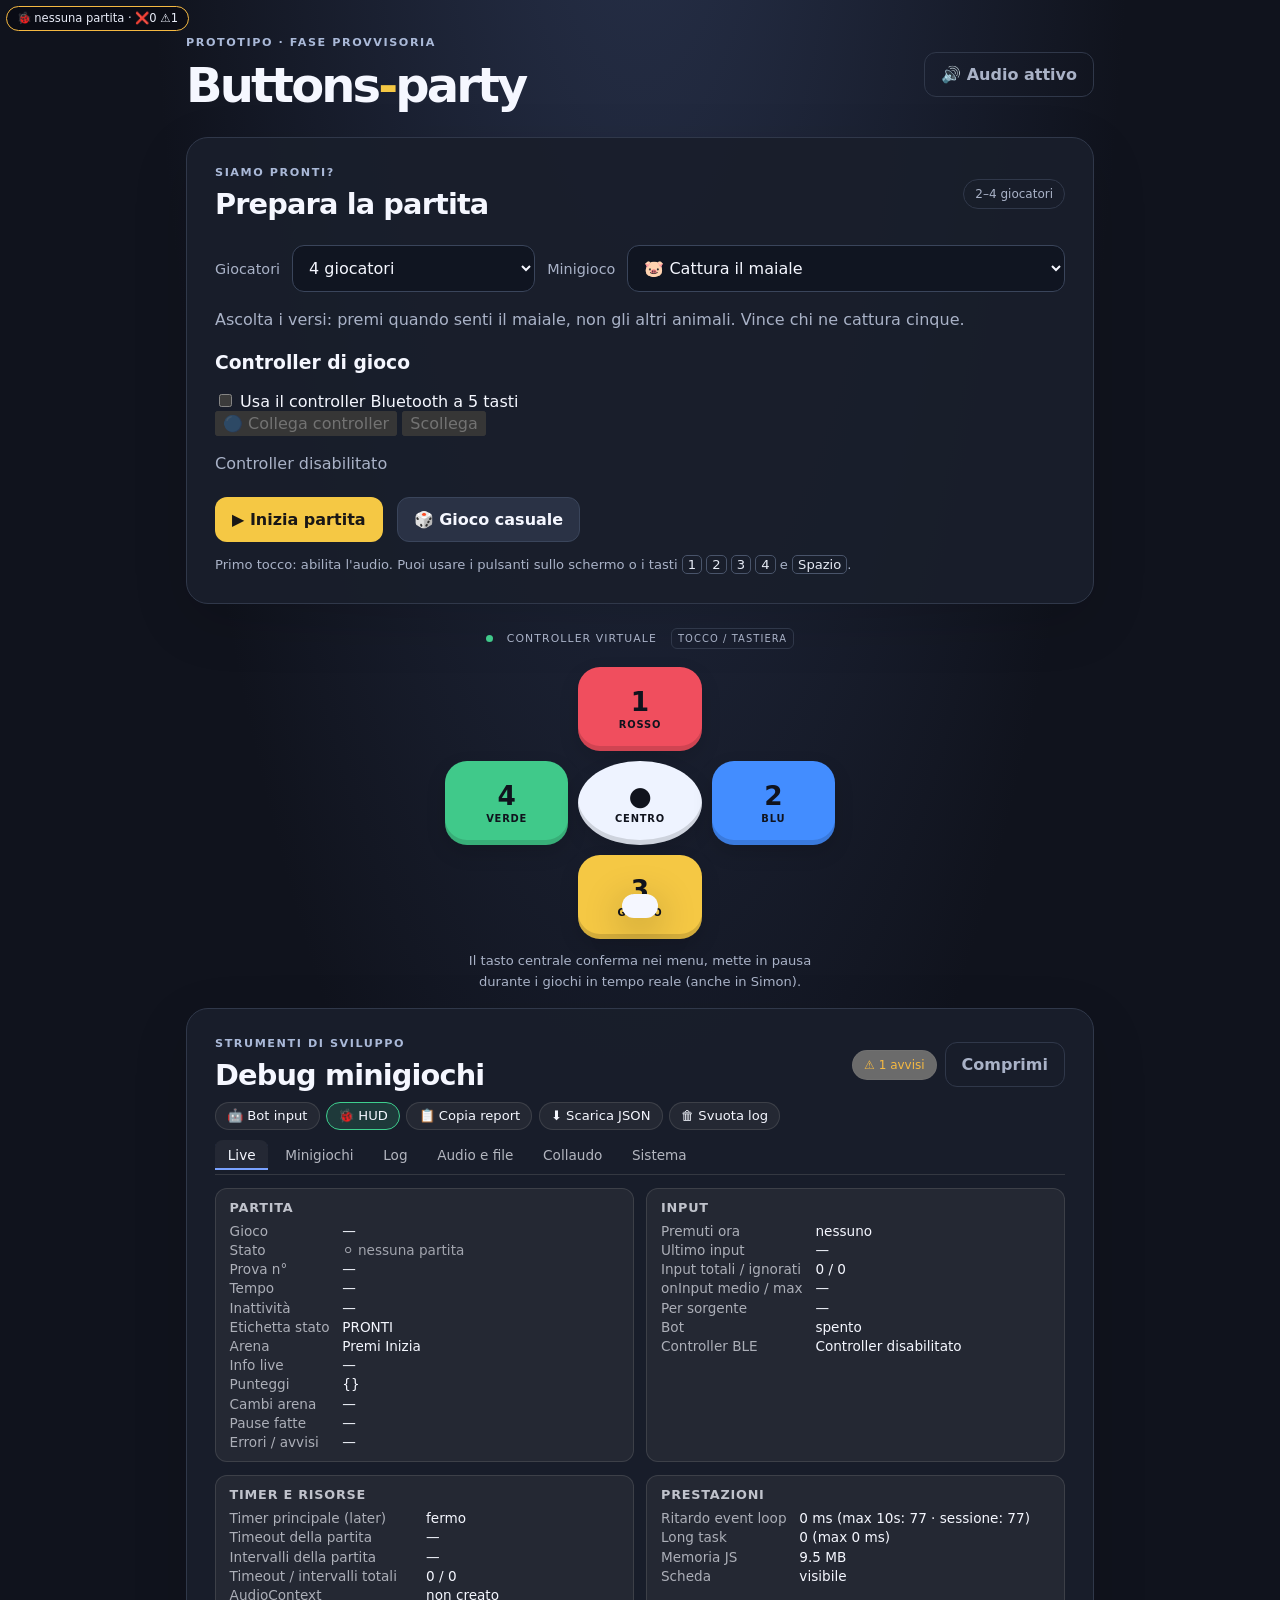
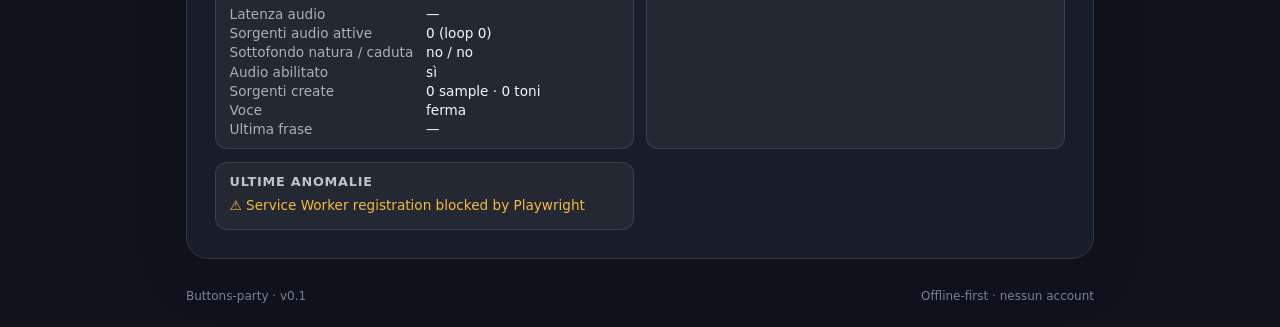
==== commit 177aacc1: "feat(app): add typewriter game with scoring and sound effects" ====
--- a/index.html
+++ b/index.html
@@ -50,6 +50,7 @@
           <option value="bounty">🎯 Taglia</option>
           <option value="copyrhythm">🥁 Copia il ritmo</option>
           <option value="horse">🐎 Cavallino</option>
+          <option value="typewriter">⌨️ Macchina da scrivere</option>
         </select>
       </div>
       <p id="game-description" class="muted">Ascolta i versi: premi quando senti il maiale, non gli altri animali.</p>
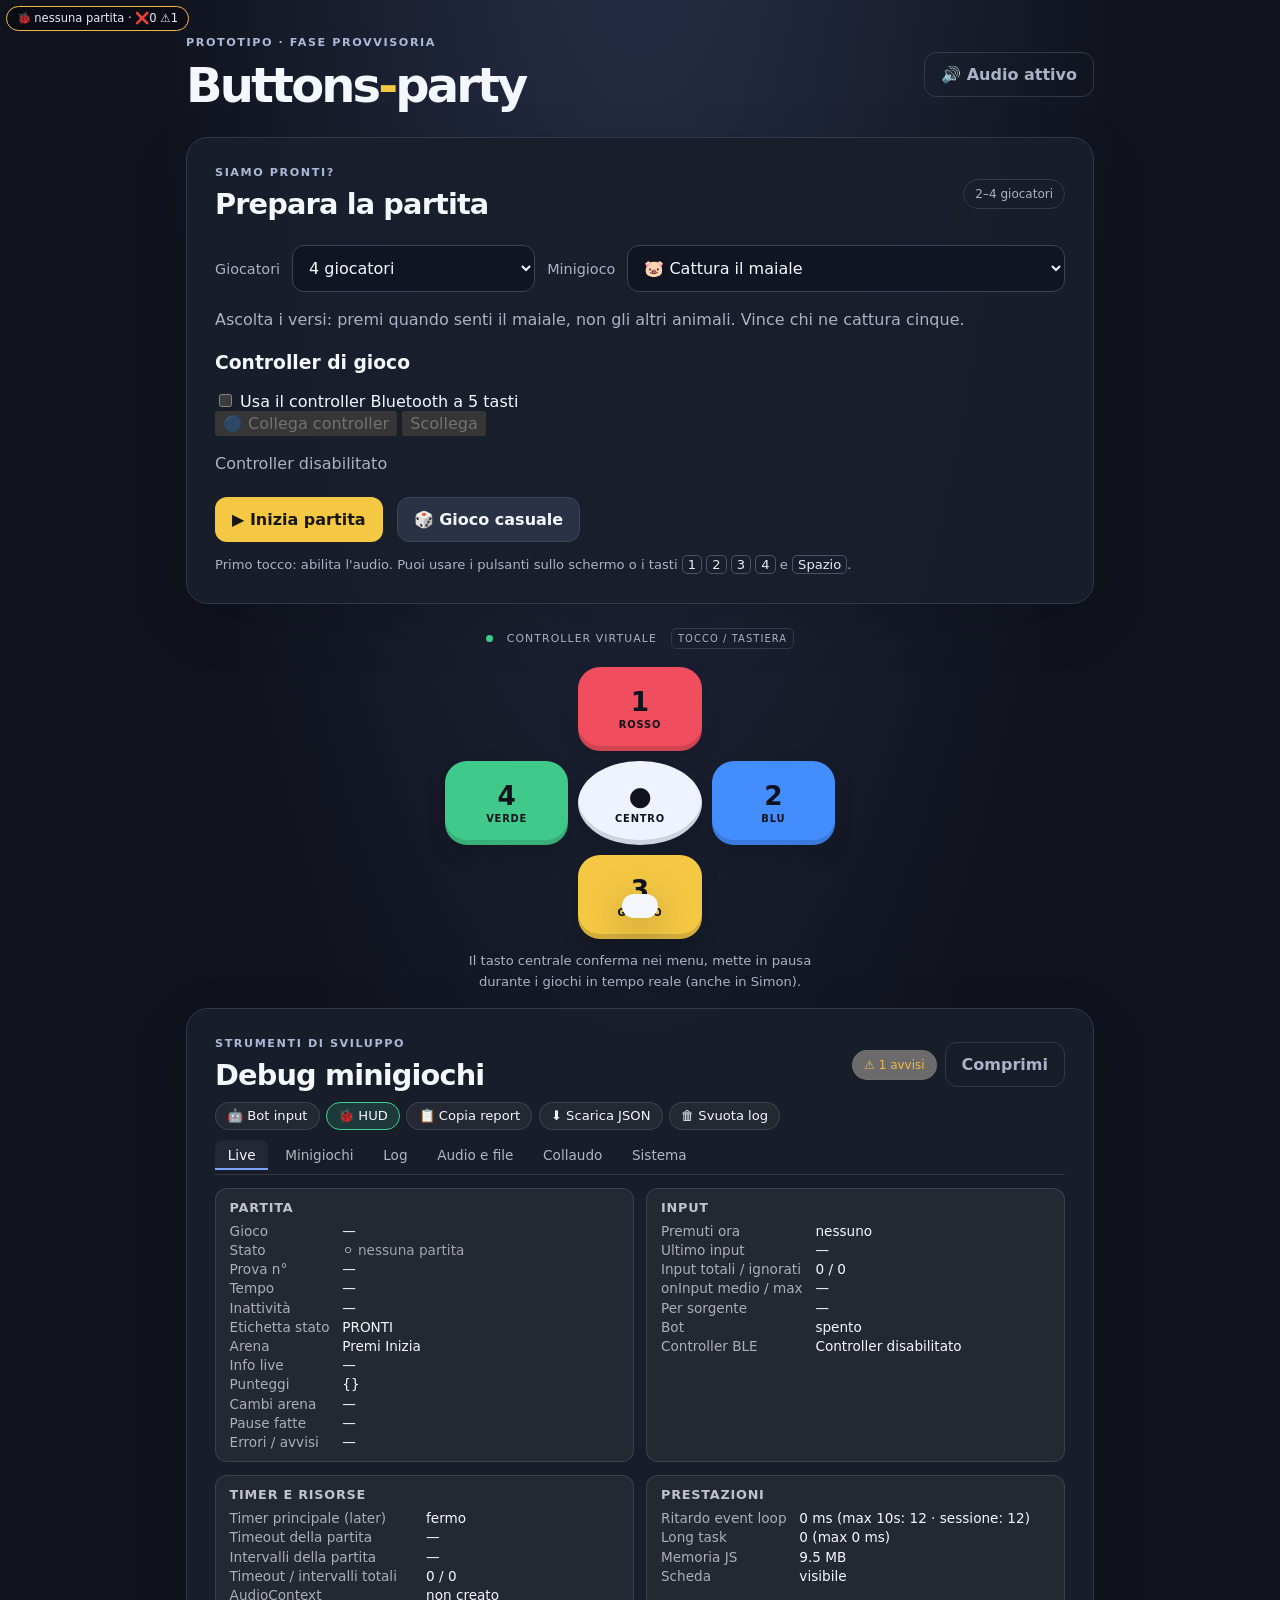
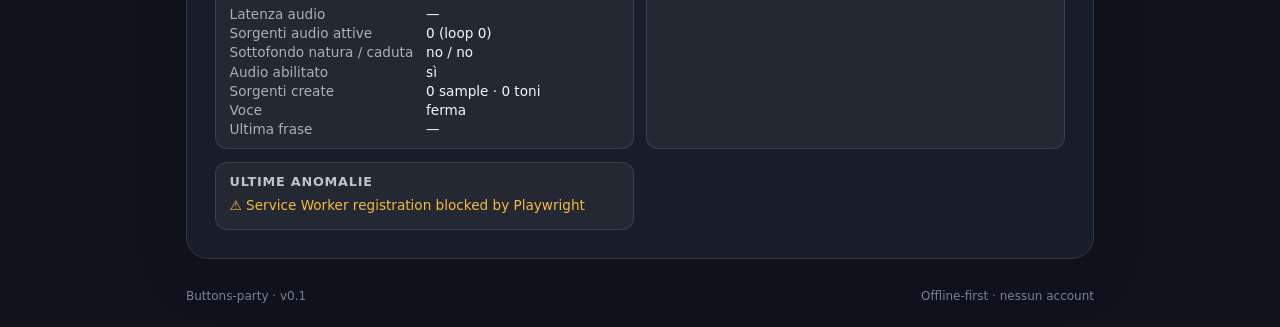
==== commit 2a9607c1: "feat(narratore): add new game options for witnesses, robot, and spy characters" ====
--- a/index.html
+++ b/index.html
@@ -51,6 +51,9 @@
           <option value="copyrhythm">🥁 Copia il ritmo</option>
           <option value="horse">🐎 Cavallino</option>
           <option value="typewriter">⌨️ Macchina da scrivere</option>
+          <option value="witnesses">🕵️ I testimoni</option>
+          <option value="robot">🤖 Il robot inceppato</option>
+          <option value="spy">☎️ La spia</option>
         </select>
       </div>
       <p id="game-description" class="muted">Ascolta i versi: premi quando senti il maiale, non gli altri animali.</p>
